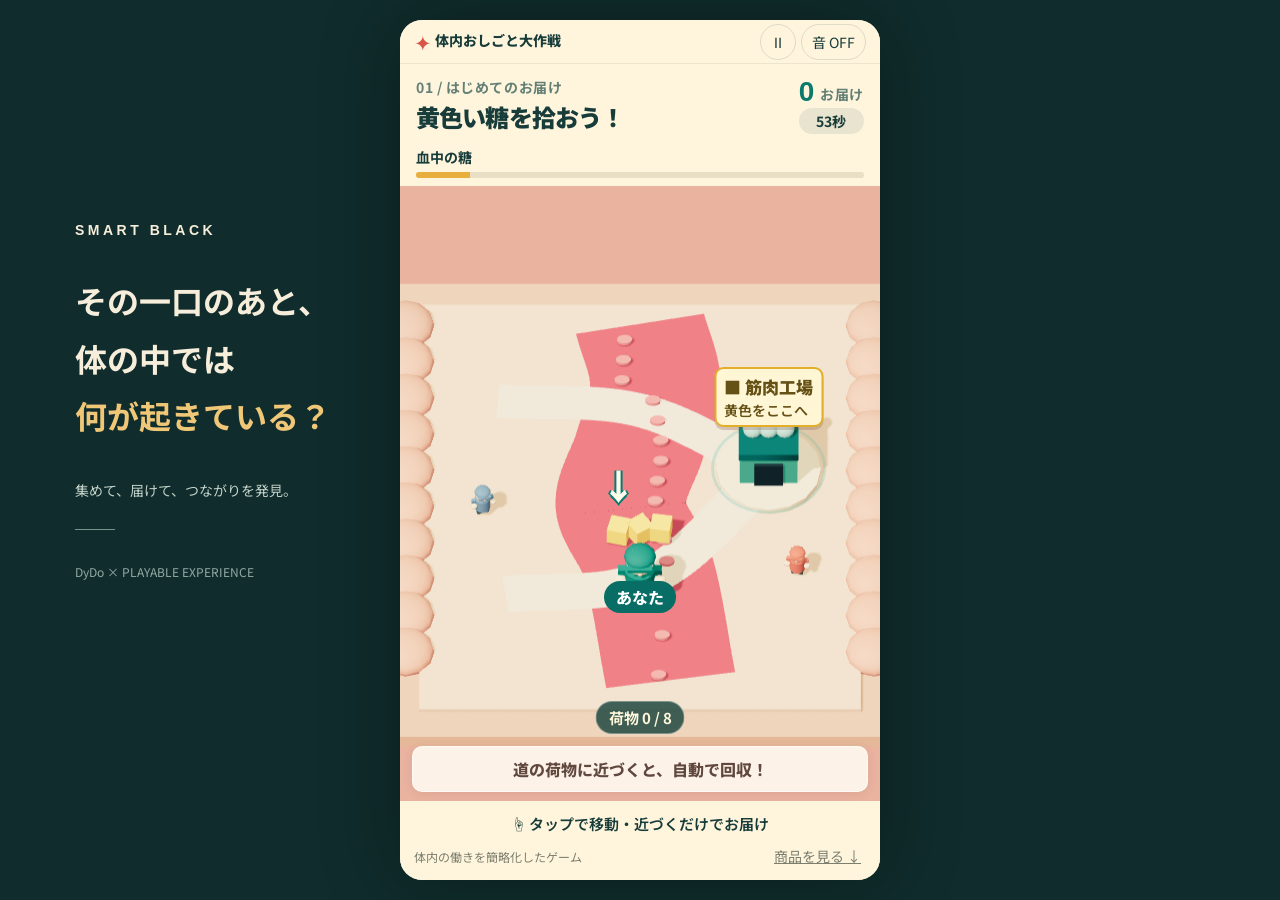
==== index.html @ 622f039a "Improve guided gameplay, readable feature cards, uncropped media, timing and Pages publishing" ====
<!doctype html>
<html lang="ja"><head><meta charset="utf-8"><meta name="viewport" content="width=device-width,initial-scale=1,viewport-fit=cover"><meta name="theme-color" content="#183b3a"><meta name="description" content="体の中の小さな街で、糖・脂肪・コレステロールのおしごとを体験。スマートブラックの体験型LP。"><title>体内おしごと大作戦｜SMART BLACK</title><link rel="icon" type="image/svg+xml" href="data:image/svg+xml,%3Csvg xmlns='http://www.w3.org/2000/svg' viewBox='0 0 32 32'%3E%3Crect width='32' height='32' rx='9' fill='%23183b3a'/%3E%3Cpath d='M17 5 8 18h7l-1 9 10-15h-8z' fill='%23ffcf73'/%3E%3C/svg%3E"><link rel="stylesheet" href="style.css"><script type="module" src="game.js"></script><script src="product.js" defer></script></head>
<body>
<aside class="desktop-note"><span class="small-brand">SMART BLACK</span><p>その一口のあと、<br>体の中では<br><em>何が起きている？</em></p><span>集めて、届けて、つながりを発見。</span><div class="note-line"></div><small>DyDo × PLAYABLE EXPERIENCE</small></aside>
<main class="phone">
<section id="game" class="game-v2" aria-label="体内おしごと大作戦 3Dゲーム">
<header class="game-header"><a href="#game" id="home"><span class="brand-icon">✦</span> 体内おしごと大作戦</a><div><button id="pause" class="icon-btn" aria-label="一時停止">Ⅱ</button><button id="sound" class="icon-btn" aria-pressed="false">音 OFF</button></div></header>
<div class="game-hud"><div><span id="wave-label">01 / 食後のラッシュ</span><h1 id="mission-title">集めて、届けて、<br>街をまわそう。</h1></div><div class="hud-score"><b id="score">0</b><span>お届け</span><small id="timer">60秒</small></div></div>
<div class="city-meters" aria-label="体内の状況のイメージ"><div><span>血中の糖</span><i><b id="sugar-meter"></b></i></div><div><span>脂肪の蓄積</span><i><b id="fat-meter"></b></i></div><div><span>LDLの滞留</span><i><b id="chol-meter"></b></i></div></div>
<div id="playfield" class="world"><canvas id="world-canvas" tabindex="0" aria-label="指をスライドして配送係を動かす。PCでは矢印キーでも操作できます。"></canvas><div id="world-labels"><span id="player-label" class="player-label">あなた</span><span id="label-muscle" class="world-label teal">■ 筋肉工場<small>黄色をここへ</small></span><span id="label-fat" class="world-label gold">脂肪の貯蔵庫<small id="storage-count">蓄積 0</small></span><span id="label-liver" class="world-label violet">◆ 肝臓<small>紫をここへ</small></span></div><div id="combo" class="combo" hidden>3 COMBO!</div><div id="world-message" class="world-message">黄色い糖を集めて、右の筋肉工場へ！</div><div id="carry" class="carry">荷物 0 / 8</div><div id="joystick" hidden><i></i></div><div id="target-mark" class="target-mark" hidden>↓</div>
<div id="intro" class="intro-overlay"><div class="intro-content"><span class="intro-label">走って、集めて、まとめてお届け！</span><h2>体内おしごと<br><em>大作戦</em><span>!</span></h2><p>黄色い糖を拾って、工場へ！<br>行きたい場所をタップしよう。</p><button id="start" class="primary">街へ出発！ <span>→</span></button><small id="auto-label">読み込み中…</small></div></div>
<div id="discovery" class="discovery" hidden><span id="discovery-kicker">街で起きた変化</span><h2 id="discovery-title"></h2><p id="discovery-copy"></p><button id="discovery-next">なるほど、続けよう →</button></div>
<div id="result" class="result-overlay" hidden><span class="eyebrow">TODAY'S DELIVERY</span><h2>街のおしごと、<br>おつかれさま！</h2><div id="result-stars" class="result-stars">★★★</div><p><strong id="result-count">0</strong> お届け <span id="result-combo"></span></p><div id="result-summary" class="relation-summary"><b>体の中の、３つのつながり</b><span>余ったエネルギー → 脂肪として蓄積</span><span>脂肪の増えすぎ → 糖を取り込みにくく</span><span>取り込みにくさ → 脂質バランスにも影響</span></div><button id="to-product" class="primary">３つが気になる、あなたへ →</button><button id="play-again" class="text-btn">↺ もう一度遊ぶ</button></div>
<div id="load-error" hidden><p>3D画面を読み込めませんでした。</p><button id="reload-game">再読み込み</button><button id="fallback-product">商品を見る</button></div></div>
<div class="game-controls"><div class="skill-buttons"><button id="magnet"><b>✦ まとめて回収</b><small id="magnet-note">近くの荷物を一気に！</small></button><button id="helper"><b>＋ 応援を呼ぶ</b><small id="helper-note">お届け 5個で解放</small></button></div><p id="instruction">☝ タップで移動・近づくだけでお届け</p><div class="game-meta"><span>体内の働きを簡略化したゲーム</span><button id="skip">商品を見る ↓</button></div></div>
</section>
<section id="features" class="product-screen feature-screen" hidden aria-labelledby="feature-title"><header class="screen-header"><span>SMART BLACK</span><button class="note-open">商品情報・注記</button></header><div class="feature-body"><div class="feature-progress" aria-label="商品説明の進捗"><span id="feature-step">1 / 3</span><span>毎日の一杯で、３つの対策</span></div><div class="feature-visual"><video id="coffee-video" playsinline muted loop preload="metadata" poster="assets/product.webp" src="assets/coffee.mp4"></video><button id="video-toggle" aria-label="動画を再生">▶ 再生</button></div><span id="feature-audience" class="eyebrow"></span><h2 id="feature-title"></h2><p id="feature-copy" class="feature-copy"></p><button id="feature-evidence" class="text-btn">研究報告・試験条件を見る ＋</button><p class="feature-note">機能性関与成分HMPAの研究報告に基づきます。継続摂取を前提とし、ゲームの変化を再現するものではありません。</p></div><div class="screen-actions"><button id="open-cta" class="primary">次の特徴へ →</button><div class="feature-nav"><button id="feature-prev" class="text-btn">← 前へ</button><button id="feature-replay" class="text-btn">もう一度遊ぶ</button></div></div></section>
<section id="cta" class="product-screen cta-screen" hidden aria-labelledby="cta-title"><header class="screen-header"><span>SMART BLACK</span><button id="back-features">商品について</button></header><div class="cta-body"><span class="eyebrow">はじめての方限定・お一人様１箱限り</span><h2 id="cta-title">いつもの一杯を、<br>スマートブラックに。</h2><img class="cta-product" src="assets/product.webp" alt="スマートブラックの商品箱とスティック、コーヒー"><div class="offer-price"><span class="offer-badge">定期初回<br><b>半額</b></span><div><small>通常価格 <s>6,480円</s>（税込）</small><p><strong>3,240</strong><span>円<small>（税込）</small></span></p></div></div><p class="daily-use">1日1本。お湯でも水でも、おいしく。</p><p class="gift">約30日分 ＋ <strong>3本プレゼント</strong></p><div class="offer-perks"><span>送料無料</span><span>購入回数の縛りなし</span></div><p class="plan-note">定期２回目以降は5,832円（税込）。<br>お届け・休止・解約の詳細は申込ページをご確認ください。</p></div><div class="screen-actions"><a class="primary purchase" href="https://drinco.jp/shop/lp/sb_up1_form_index02_bs2_tk.aspx?sb_tracking=true">初回プランでお試しする <span>↗</span></a><div class="cta-foot"><button class="note-open">商品情報・注記</button><button id="cta-replay">もう一度遊ぶ</button></div><p class="nutrition">食生活は、主食、主菜、副菜を基本に、食事のバランスを。</p></div></section>
<dialog id="info-dialog"><button class="dialog-close" aria-label="閉じる">×</button><span class="eyebrow">SMART BLACK</span><h2 id="dialog-title">商品情報</h2><div id="dialog-content"></div></dialog>
</main>
<div id="toast" class="toast" role="status" aria-live="polite"></div>
</body></html>
---- style.css ----
@import url('https://fonts.googleapis.com/css2?family=Noto+Sans+JP:wght@400;500;600;700;800;900&display=swap');
:root{--ink:#173c39;--teal:#08786f;--gold:#f3ba56;--cream:#fff9ec;--coral:#d85548;font-family:'Noto Sans JP',sans-serif;color:var(--ink);background:#102c2c;font-synthesis:none}*{box-sizing:border-box}body{margin:0}button,input{font:inherit}button,a{-webkit-tap-highlight-color:transparent;touch-action:manipulation}button{cursor:pointer;color:inherit}button:disabled{cursor:default;opacity:.55}a{color:inherit}[hidden]{display:none!important}button:focus-visible,a:focus-visible,canvas:focus-visible{outline:3px solid #f9bf55;outline-offset:2px}.phone{width:100%;max-width:480px;margin:auto;background:var(--cream);box-shadow:0 0 80px #0005;overflow:hidden}.desktop-note{position:fixed;width:270px;left:calc(50% - 565px);top:24%;color:#f6edda}.small-brand{font:700 14px Arial;letter-spacing:.25em}.desktop-note p{font-size:32px;line-height:1.8;font-weight:700}.desktop-note em{font-style:normal;color:#efc776}.desktop-note>span:not(.small-brand){font-size:14px;color:#c3d2c9}.note-line{width:40px;height:1px;background:#73938c;margin:28px 0}.desktop-note small{font-size:12px;color:#91aaa3}.game-v2{height:100svh;min-height:650px;max-height:1000px;display:flex;flex-direction:column;background:#fff5dd}.game-header{height:48px;display:flex;justify-content:space-between;align-items:center;padding:0 16px;flex-shrink:0;border-bottom:1px solid #233e3416}.game-header a{font-size:14px;font-weight:800;text-decoration:none}.brand-icon{color:var(--coral);font-size:21px;vertical-align:middle}.icon-btn{font-size:12px;border:1px solid #183b3924;background:transparent;border-radius:20px;padding:6px 10px;margin-left:5px;min-width:35px}.game-hud{display:flex;justify-content:space-between;align-items:center;padding:12px 20px 8px;flex-shrink:0}.game-hud>div>span{font-size:12px;letter-spacing:.04em;color:#648076;font-weight:700}.game-hud h1{font-size:25px;line-height:1.35;margin:4px 0 0;font-weight:900;letter-spacing:-.035em}.hud-score{display:grid;grid-template-columns:auto auto;gap:0 6px;align-items:end;text-align:center}.hud-score b{font:bold 31px Arial;color:#097a6b}.hud-score>span{font-size:12px!important;padding-bottom:4px}.hud-score small{grid-column:1/3;font-size:13px;font-weight:700;border-radius:20px;padding:3px 8px;background:#e9e4cf}.city-meters{display:flex;gap:10px;padding:7px 20px 12px;flex-shrink:0}.city-meters>div{flex:1}.city-meters span{font-size:12px;font-weight:700}.city-meters i{display:block;margin-top:4px;border-radius:4px;background:#e8dfc5;height:6px;overflow:hidden}.city-meters b{display:block;height:100%;width:0;transition:width .3s;background:#e8af3c}.city-meters>div:nth-child(2) b{background:#e8794c}.city-meters>div:nth-child(3) b{background:#9a80c0}.world{position:relative;flex:1;min-height:330px;isolation:isolate;background:#e9b3a0;overflow:hidden;touch-action:none}#world-canvas{width:100%;height:100%;display:block;touch-action:none;outline:none}#world-labels{position:absolute;inset:0;pointer-events:none}.world-label{position:absolute;transform:translate(-50%,-100%);font-size:14px;white-space:nowrap;border-radius:9px;padding:6px 10px;background:#fffbeeea;box-shadow:0 3px 0 #88594c44;font-weight:900;border:2px solid #408876;color:#236459}.world-label small{display:block;font-size:11px;font-weight:600;margin-top:1px}.world-label.gold{color:#825321;border-color:#c89d4c}.world-label.violet{color:#695985;border-color:#9e8cbc}.world-message{position:absolute;left:12px;right:12px;bottom:12px;padding:10px 8px;background:#fff9eee8;border:1px solid #fff9;border-radius:10px;color:#60483f;text-align:center;font-size:13px;font-weight:800;pointer-events:none;box-shadow:0 2px 10px #6a40381c}.carry{position:absolute;bottom:62px;left:50%;transform:translateX(-50%);background:#264c44df;color:#fff8da;border:1px solid #fff5;padding:5px 12px;border-radius:20px;white-space:nowrap;font-size:12px;font-weight:700;pointer-events:none}.carry.full{background:#b85b34}.target-mark{position:absolute;transform:translate(-50%,-100%);color:#fffbea;font-size:35px;text-shadow:0 3px 0 #077b6e,2px 0 0 #077b6e,-2px 0 0 #077b6e;font-weight:900;pointer-events:none;animation:bob .8s infinite alternate}#joystick{position:absolute;width:90px;height:90px;border:2px solid #fff9;border-radius:50%;background:#fff3;transform:translate(-50%,-50%);pointer-events:none;z-index:8}#joystick i{position:absolute;left:25px;top:25px;width:36px;height:36px;border-radius:50%;background:#fff9;border:2px solid white;box-shadow:0 3px 5px #49342d44}.combo{position:absolute;top:35%;left:50%;transform:translate(-50%,-50%) rotate(-6deg);font:900 31px Arial;color:#fff0a0;text-shadow:0 3px #845225,-2px 0 #845225,2px 0 #845225;white-space:nowrap;pointer-events:none}.combo.show{animation:combo .6s}.game-controls{padding:11px 15px 7px;flex-shrink:0}.skill-buttons{display:flex;gap:10px}.skill-buttons button{flex:1;background:#087d70;color:#fff6dc;border:1px solid #036457;border-radius:11px;padding:9px 4px;box-shadow:0 3px 0 #03554c;min-height:52px}.skill-buttons button:last-child{background:#edb964;color:#694713;border-color:#ca9544;box-shadow:0 3px 0 #b98432}.skill-buttons b{display:block;font-size:14px}.skill-buttons small{display:block;font-size:11px;margin-top:3px}.game-controls>p{font-size:12px;text-align:center;margin:11px 0 7px;font-weight:600;line-height:1.6}.game-meta{display:flex;justify-content:space-between;align-items:center;gap:8px;color:#7c7e6e}.game-meta>span{font-size:10px}.game-meta button{border:0;background:none;font-size:12px;text-decoration:underline;white-space:nowrap;padding:5px}.intro-overlay{position:absolute;inset:0;z-index:25;display:flex;align-items:safe center;justify-content:center;padding:18px;background:#482c2422;backdrop-filter:blur(2px);overflow-y:auto}.intro-content{width:100%;text-align:center;background:#fff9e8f2;border:1px solid #fffb;box-shadow:0 16px 60px #552b3245;border-radius:22px;padding:20px 18px 15px}.intro-label{font-size:12px;letter-spacing:.03em;background:#efe5cd;padding:6px 10px;border-radius:20px;font-weight:700}.intro-content h2{font-size:30px;line-height:1.35;font-weight:900;margin:16px 0 10px;letter-spacing:-.04em}.intro-content h2 em{font-style:normal;font-size:49px;color:var(--coral);text-shadow:0 3px 0 #edb777;letter-spacing:.02em}.intro-content h2>span{font-size:52px;color:var(--coral)}.intro-content p{font-size:15px;line-height:1.7;font-weight:600;margin:0 0 16px}.primary{border:0;border-radius:12px;background:var(--teal);color:#fffef0;box-shadow:0 4px 0 #04594f;display:flex;justify-content:center;align-items:center;gap:10px;width:100%;min-height:52px;padding:13px;font-size:15px;font-weight:800;text-decoration:none}.primary:active{transform:translateY(2px);box-shadow:0 1px 0 #04594f}.primary>span{margin-left:auto}.intro-content>small{display:block;margin-top:12px;font-size:12px;color:#767267}.discovery{position:absolute;left:14px;right:14px;top:50%;transform:translateY(-50%);background:#fff9e8f5;border:2px solid #fff;border-radius:18px;padding:21px;box-shadow:0 10px 80px #502e4b88;z-index:22}.discovery>span{font-size:12px;color:#a16c25;font-weight:800}.discovery h2{font-size:23px;line-height:1.5;letter-spacing:-.03em;margin:11px 0}.discovery p{font-size:14px;line-height:1.9;margin:0 0 16px}.discovery button{width:100%;background:#117e70;border:0;color:#fffce9;padding:13px;border-radius:10px;font-size:14px;font-weight:700}.result-overlay{position:absolute;inset:0;z-index:30;padding:20px;background:#173d39f5;color:var(--cream);display:flex;flex-direction:column;align-items:center;justify-content:center;text-align:center;overflow-y:auto}.eyebrow{font-size:12px;font-weight:800;letter-spacing:.06em;color:var(--teal);display:block}.result-overlay .eyebrow{color:#e9c477}.result-overlay h2{font-size:26px;line-height:1.45;margin:8px 0}.result-stars{color:#f2c76a;font-size:28px;letter-spacing:8px}.result-overlay>p{margin:4px 0 12px;font-size:14px}.result-overlay p strong{font-size:29px}.result-overlay p>span{font-size:12px;margin-left:8px}.relation-summary{background:#ffffff12;border:1px solid #ffffff18;border-radius:12px;padding:12px;width:100%;margin-bottom:15px;text-align:left}.relation-summary b{font-size:13px;display:block;color:#e6c984;margin-bottom:6px}.relation-summary span{display:block;font-size:12px;line-height:1.9}.result-overlay .primary{background:#e5bd71;color:#254033;box-shadow:0 3px 0 #aa8448}.text-btn{border:0;background:none;font-size:13px;padding:10px;color:inherit}.result-overlay .text-btn{color:#eee8d4}.product-screen{min-height:100svh;display:flex;flex-direction:column;background:#fff9ee}.screen-header{height:50px;display:flex;align-items:center;justify-content:space-between;padding:0 21px;border-bottom:1px solid #163b3214;flex-shrink:0}.screen-header>span{font:700 13px Arial;letter-spacing:.16em}.screen-header button,.cta-foot button{border:0;background:none;font-size:12px;text-decoration:underline;padding:6px;color:#617364}.feature-body{padding:20px 24px 8px;flex:1}.feature-body h2{font-size:31px;line-height:1.4;margin:10px 0 16px;font-weight:900;letter-spacing:-.03em}.feature-body h2 em{font-style:normal;color:#9d762f}.feature-visual{position:relative;border-radius:14px;overflow:hidden;background:#392718}.feature-visual video{width:100%;height:160px;display:block;object-fit:cover}.feature-visual button{position:absolute;bottom:8px;right:8px;background:#fffcebdd;border:0;border-radius:20px;font-size:12px;padding:6px 10px}.feature-list{margin:13px 0}.feature-row{display:flex;align-items:center;text-align:left;gap:10px;padding:10px 0;width:100%;background:none;border:0;border-bottom:1px solid #dfdfd2}.feature-row>b{font:bold 16px Arial;color:#a6864d}.feature-row>span{flex:1}.feature-row strong{font-size:15px;display:block}.feature-row small{font-size:12px;color:#6e7769}.feature-row i{font-style:normal;color:#9e804e;font-size:22px}.easy-points{display:flex;flex-wrap:wrap;justify-content:center;gap:5px}.easy-points span{font-size:11px;font-weight:700;padding:5px 7px;background:#e7ebdd;border-radius:5px}.feature-note{font-size:11px;line-height:1.65;color:#7a7b6b;margin:12px 0 0}.screen-actions{padding:12px 24px 14px;text-align:center;flex-shrink:0}.screen-actions .text-btn{margin-top:6px}.cta-screen{background:radial-gradient(ellipse at 50% 22%,#fffef5,#f1e3c4)}.cta-body{padding:22px 24px 0;flex:1;text-align:center}.cta-body h2{font-size:28px;line-height:1.5;letter-spacing:-.03em;margin:12px 0 14px}.cta-product{width:100%;height:190px;object-fit:cover;border-radius:16px;display:block;box-shadow:0 7px 28px #6a492721}.offer-price{display:flex;justify-content:center;gap:14px;align-items:center;margin:20px 0 6px;text-align:left}.offer-badge{display:block;background:#b6452d;color:#fff1c3;border-radius:9px;padding:9px 11px;line-height:1.2;font-size:13px;text-align:center}.offer-badge b{font-size:24px;line-height:1.4}.offer-price>div>small{font-size:12px;color:#806e51}.offer-price p{display:flex;align-items:center;gap:4px;color:#ae3d2d;margin:0}.offer-price p>strong{font:700 57px Arial;letter-spacing:-.04em}.offer-price p>span{font-size:20px;font-weight:800}.offer-price p>span small{display:block;font-size:10px}.gift{font-size:16px;margin:7px 0 11px}.gift strong{color:#aa3e2c}.offer-perks{display:flex;justify-content:center;gap:9px}.offer-perks span{background:#fff8e9;border:1px solid #cbb683;padding:6px 9px;font-size:12px;font-weight:700;border-radius:6px}.plan-note{font-size:11px;line-height:1.8;color:#756b56;margin:12px 0 0}.purchase{background:#b74a2e;box-shadow:0 4px 0 #81351f}.cta-foot{display:flex;justify-content:center;gap:12px;margin-top:9px}.nutrition{font-size:10px;line-height:1.7;color:#887b61;margin:4px 0 0}dialog{max-width:440px;width:calc(100% - 30px);max-height:85svh;border:0;border-radius:19px;background:#fffaf0;color:var(--ink);padding:28px 23px;box-shadow:0 20px 80px #0004}dialog::backdrop{background:#173b39b8;backdrop-filter:blur(4px)}.dialog-close{position:absolute;right:10px;top:8px;font-size:26px;background:none;border:0;padding:5px 10px}dialog h2{font-size:23px;line-height:1.6}dialog h3{font-size:16px}dialog p{font-size:14px;line-height:1.9}dialog img{width:100%}#load-error{position:absolute;inset:0;z-index:50;background:#fff5df;display:grid;place-content:center;gap:15px;padding:25px;text-align:center}#load-error button{padding:14px;border:0;background:#08776b;color:white;border-radius:10px}.toast{display:none}
@keyframes combo{0%{scale:.6}40%{scale:1.2}100%{scale:1}}@keyframes bob{to{margin-top:-8px}}@media(min-width:700px){.phone{margin:20px auto;border-radius:22px}.game-v2,.product-screen{height:calc(100svh - 40px);min-height:820px;max-height:980px}.feature-body{padding-top:30px}.feature-visual video{height:190px}.cta-body{padding-top:30px}.cta-product{height:230px}}@media(max-width:1090px){.desktop-note{display:none}}@media(max-width:370px){.game-header{padding:0 12px}.game-header a{font-size:12px}.game-hud{padding:10px 16px 7px}.game-hud h1{font-size:23px}.game-controls{padding:9px 11px 6px}.skill-buttons b{font-size:13px}.city-meters{padding:5px 16px 10px}.intro-content h2{font-size:27px}.intro-content h2 em{font-size:43px}.world-label{font-size:12px;padding:4px 7px}.world-label small{font-size:10px}.feature-body,.cta-body{padding-left:19px;padding-right:19px}.feature-row strong{font-size:14px}.offer-price p>strong{font-size:51px}.result-overlay{padding:15px}.result-overlay h2{font-size:23px}.relation-summary span{font-size:11px}.relation-summary{padding:9px}}@media(max-height:740px) and (max-width:699px){.game-v2{min-height:650px}.game-hud h1{font-size:22px}.game-hud{padding-top:9px}.world{min-height:330px}.feature-body{padding-top:14px}.feature-body h2{font-size:27px;margin:7px 0 11px}.feature-visual video{height:130px}.feature-row{padding:7px 0}.feature-note{margin-top:8px}.screen-actions{padding-top:8px;padding-bottom:10px}.cta-body{padding-top:15px}.cta-body h2{font-size:25px;margin:9px 0 11px}.cta-product{height:155px}.offer-price{margin-top:13px}.plan-note{margin-top:8px}.intro-content h2 em{font-size:40px}.intro-content h2>span{font-size:42px}.intro-content{padding:16px}.intro-content p{font-size:14px}.discovery{padding:16px}.discovery h2{font-size:21px}.result-overlay h2{font-size:23px}.result-stars{font-size:22px}.relation-summary{padding:8px;margin-bottom:10px}.relation-summary span{font-size:11px}.result-overlay{justify-content:flex-start;padding-top:15px}.result-overlay .primary{min-height:46px;padding:10px}}
@media(prefers-reduced-motion:reduce){*{animation-duration:.01ms!important;transition-duration:.01ms!important}}
/* Readable, progressive layout. Keep one immediate task in focus. */
.game-v2{height:100svh;min-height:600px;max-height:none}.game-header{height:44px;padding:0 14px}.game-header a{font-size:14px}.icon-btn{font-size:14px;min-height:36px}.game-hud{padding:10px 16px 6px;min-height:70px}.game-hud h1{font-size:24px;line-height:1.3;margin:3px 0}.game-hud>div>span{font-size:14px}.hud-score b{font-size:28px}.hud-score>span{font-size:14px!important}.hud-score small{font-size:14px}.city-meters{padding:3px 16px 8px;gap:12px}.city-meters span{font-size:14px}.world{min-height:290px}.world-label{font-size:17px;padding:5px 8px;border-radius:9px}.world-label small{font-size:14px}.world-label.teal{border-color:#e3af2a;color:#655015;background:#fff6d5}.world-label.violet{background:#f0eaff}.player-label{position:absolute;transform:translate(-50%,-100%);border-radius:18px;padding:4px 12px;background:#086d65;color:white;font-size:16px;font-weight:800;white-space:nowrap}.world-message{font-size:16px;bottom:9px;padding:10px;line-height:1.5}.carry{font-size:15px;bottom:67px}.game-controls{padding:8px 14px 6px}.skill-buttons:has(button:not([hidden])){margin-bottom:8px}.skill-buttons{gap:8px}.skill-buttons button{min-height:44px;padding:7px 4px}.skill-buttons b{font-size:16px}.skill-buttons small{font-size:14px}.game-controls>p{font-size:15px;margin:4px 0 3px;line-height:1.5}.game-meta>span{font-size:12px}.game-meta button{font-size:14px;min-height:36px}.intro-content p{font-size:18px;line-height:1.7}.intro-label,.intro-content>small{font-size:14px}.primary{font-size:18px;min-height:54px}.intro-content h2{font-size:27px}.intro-content h2 em{font-size:43px}.discovery{top:10px;transform:none;left:12px;right:12px;padding:12px 15px;pointer-events:none;box-shadow:0 6px 20px #502e4b40;border-left:5px solid #c8903d}.discovery>span{font-size:14px}.discovery h2{font-size:20px;margin:4px 0}.discovery p{font-size:15px;line-height:1.55;margin:0}.discovery button{display:none}.result-overlay{justify-content:center;padding:20px}.result-overlay h2{font-size:28px}.result-overlay>p,.relation-summary span{font-size:16px}.relation-summary b{font-size:17px}.relation-summary{padding:15px}.text-btn{font-size:15px;min-height:44px}.result-overlay p>span{font-size:14px}.eyebrow{font-size:14px;letter-spacing:.02em}.product-screen{height:auto;min-height:100svh;max-height:none}.screen-header button,.cta-foot button{font-size:14px;min-height:44px}.feature-body{padding:20px 22px 8px}.feature-progress{display:flex;align-items:center;gap:14px;font-size:14px;font-weight:700;margin-bottom:18px}.feature-progress>span:first-child{border-radius:20px;background:#e4ebdd;padding:7px 12px;white-space:nowrap}.feature-visual{margin-bottom:22px}.feature-visual video{width:100%;height:auto;aspect-ratio:16/9;object-fit:contain;background:#34271e}.feature-visual button{font-size:14px;min-height:36px}.feature-body h2{white-space:pre-line;font-size:29px;margin:10px 0 14px;line-height:1.45}.feature-copy{font-size:18px;line-height:1.8;margin:0 0 9px}.feature-body>.text-btn{padding-left:0;color:#43645a;text-decoration:underline}.feature-note{font-size:14px;line-height:1.75;margin:12px 0}.feature-nav{display:flex;justify-content:space-between;gap:10px;margin-top:8px}.screen-actions{padding:16px 22px 20px}.cta-body{padding:22px 22px 0}.cta-body h2{font-size:28px;margin:12px 0 18px}.cta-product{height:auto;width:100%;aspect-ratio:100/63;object-fit:contain}.offer-price{margin-top:18px;gap:12px}.offer-price>div>small{font-size:14px}.offer-price p>strong{font-size:54px}.offer-price p>span small{font-size:12px}.offer-badge{font-size:14px}.gift{font-size:18px}.daily-use{font-size:16px;margin:14px 0}.offer-perks span{font-size:14px}.plan-note,.nutrition{font-size:14px;line-height:1.8}.nutrition{margin-top:12px}dialog p{font-size:17px}dialog{padding:26px 20px}dialog img{height:auto;object-fit:contain}
@media(min-width:700px){.game-v2{height:calc(100svh - 40px);min-height:640px;max-height:1000px}.product-screen{min-height:calc(100svh - 40px);height:auto;max-height:none}.phone{margin:20px auto}.feature-body{padding-top:24px}}
@media(max-width:370px){.game-hud h1{font-size:21px}.world-label{font-size:15px;padding:4px 6px}.world-label small{font-size:13px}.game-meta>span{max-width:185px}.game-hud>div>span{font-size:13px}.game-controls>p{font-size:14px}.feature-body h2{font-size:26px}.feature-body,.cta-body{padding-left:18px;padding-right:18px}.offer-price p>strong{font-size:48px}.offer-price>div>small{font-size:13px}.intro-content p{font-size:16px}}
@media(max-height:700px){.skill-buttons small{display:none}.game-controls>p{margin:2px 0}.game-meta>span{display:none}.game-meta{justify-content:flex-end}.world{min-height:265px}.intro-content h2{margin:8px 0}.intro-content p{margin-bottom:12px}.intro-content{padding:14px}.discovery h2{font-size:18px}.discovery p{font-size:14px}}

.product-screen{height:100svh;min-height:0;max-height:none;overflow:hidden}.feature-body,.cta-body{overflow-y:auto;min-height:0;flex:1}.screen-actions{background:#fff9ee;border-top:1px solid #173c3918;padding:12px 22px 10px}.feature-progress{margin-bottom:12px}.feature-visual{margin-bottom:16px}.feature-body h2{margin:8px 0 10px}.feature-copy{line-height:1.65}.feature-note{margin:8px 0}.feature-nav{margin-top:2px}.cta-screen .screen-actions{background:#f6ebd4}.cta-foot{margin-top:5px}.nutrition{font-size:12px;margin:5px 0}.screen-actions .text-btn{margin-top:0}.feature-body>.text-btn{font-size:14px}.feature-note{font-size:14px;line-height:1.6}@media(min-width:700px){.product-screen{height:calc(100svh - 40px);min-height:600px}}
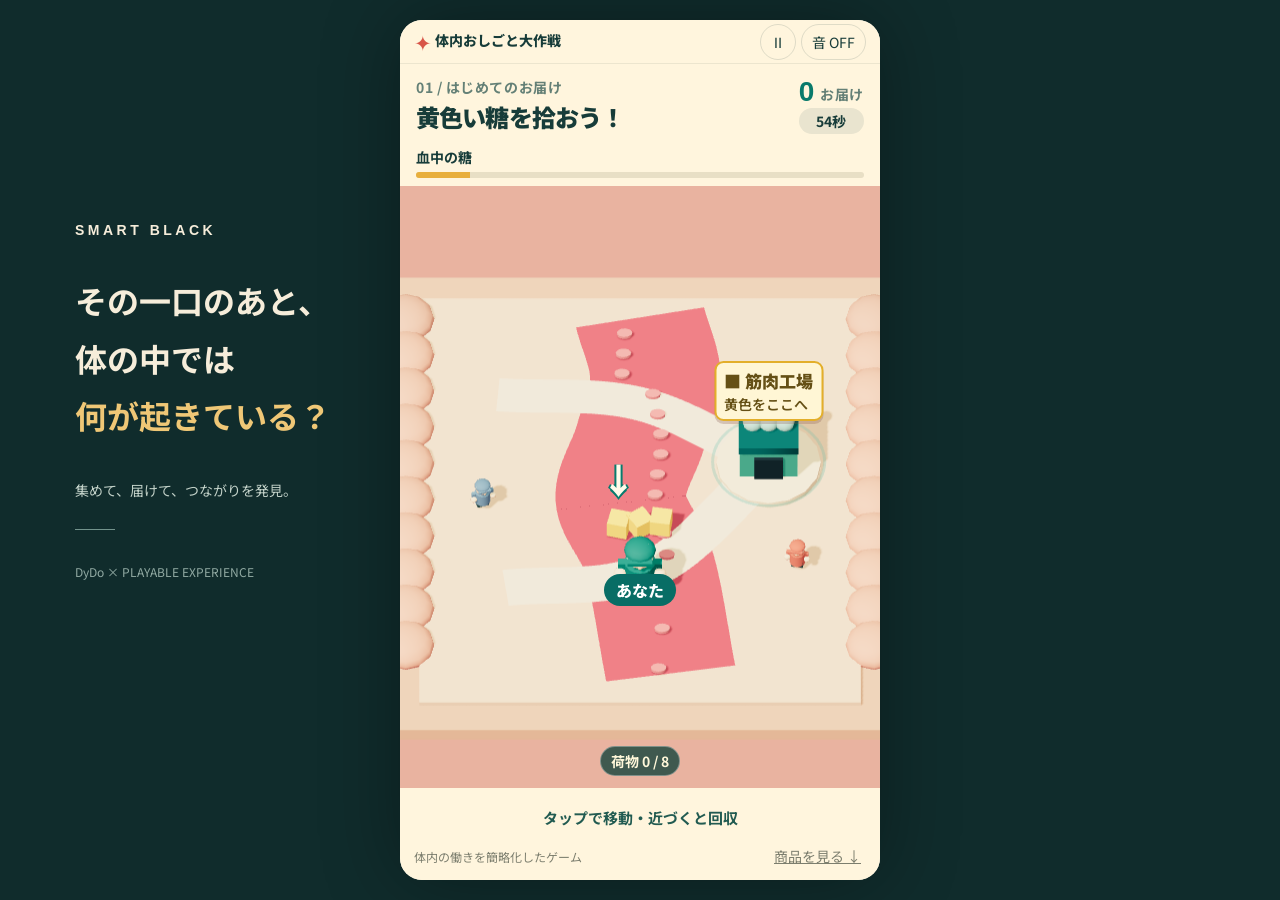
==== commit d6d112f4: "Move explanations off the playfield and offer an optional post-game recap" ====
--- a/index.html
+++ b/index.html
@@ -7,12 +7,12 @@
 <header class="game-header"><a href="#game" id="home"><span class="brand-icon">✦</span> 体内おしごと大作戦</a><div><button id="pause" class="icon-btn" aria-label="一時停止">Ⅱ</button><button id="sound" class="icon-btn" aria-pressed="false">音 OFF</button></div></header>
 <div class="game-hud"><div><span id="wave-label">01 / 食後のラッシュ</span><h1 id="mission-title">集めて、届けて、<br>街をまわそう。</h1></div><div class="hud-score"><b id="score">0</b><span>お届け</span><small id="timer">60秒</small></div></div>
 <div class="city-meters" aria-label="体内の状況のイメージ"><div><span>血中の糖</span><i><b id="sugar-meter"></b></i></div><div><span>脂肪の蓄積</span><i><b id="fat-meter"></b></i></div><div><span>LDLの滞留</span><i><b id="chol-meter"></b></i></div></div>
-<div id="playfield" class="world"><canvas id="world-canvas" tabindex="0" aria-label="指をスライドして配送係を動かす。PCでは矢印キーでも操作できます。"></canvas><div id="world-labels"><span id="player-label" class="player-label">あなた</span><span id="label-muscle" class="world-label teal">■ 筋肉工場<small>黄色をここへ</small></span><span id="label-fat" class="world-label gold">脂肪の貯蔵庫<small id="storage-count">蓄積 0</small></span><span id="label-liver" class="world-label violet">◆ 肝臓<small>紫をここへ</small></span></div><div id="combo" class="combo" hidden>3 COMBO!</div><div id="world-message" class="world-message">黄色い糖を集めて、右の筋肉工場へ！</div><div id="carry" class="carry">荷物 0 / 8</div><div id="joystick" hidden><i></i></div><div id="target-mark" class="target-mark" hidden>↓</div>
+<div id="playfield" class="world"><canvas id="world-canvas" tabindex="0" aria-label="指をスライドして配送係を動かす。PCでは矢印キーでも操作できます。"></canvas><div id="world-labels"><span id="player-label" class="player-label">あなた</span><span id="label-muscle" class="world-label teal">■ 筋肉工場<small>黄色をここへ</small></span><span id="label-fat" class="world-label gold">脂肪の貯蔵庫<small id="storage-count">蓄積 0</small></span><span id="label-liver" class="world-label violet">◆ 肝臓<small>紫をここへ</small></span></div><div id="combo" class="combo" hidden>3 COMBO!</div><div id="carry" class="carry">荷物 0 / 8</div><div id="joystick" hidden><i></i></div><div id="target-mark" class="target-mark" hidden>↓</div>
 <div id="intro" class="intro-overlay"><div class="intro-content"><span class="intro-label">走って、集めて、まとめてお届け！</span><h2>体内おしごと<br><em>大作戦</em><span>!</span></h2><p>黄色い糖を拾って、工場へ！<br>行きたい場所をタップしよう。</p><button id="start" class="primary">街へ出発！ <span>→</span></button><small id="auto-label">読み込み中…</small></div></div>
-<div id="discovery" class="discovery" hidden><span id="discovery-kicker">街で起きた変化</span><h2 id="discovery-title"></h2><p id="discovery-copy"></p><button id="discovery-next">なるほど、続けよう →</button></div>
-<div id="result" class="result-overlay" hidden><span class="eyebrow">TODAY'S DELIVERY</span><h2>街のおしごと、<br>おつかれさま！</h2><div id="result-stars" class="result-stars">★★★</div><p><strong id="result-count">0</strong> お届け <span id="result-combo"></span></p><div id="result-summary" class="relation-summary"><b>体の中の、３つのつながり</b><span>余ったエネルギー → 脂肪として蓄積</span><span>脂肪の増えすぎ → 糖を取り込みにくく</span><span>取り込みにくさ → 脂質バランスにも影響</span></div><button id="to-product" class="primary">３つが気になる、あなたへ →</button><button id="play-again" class="text-btn">↺ もう一度遊ぶ</button></div>
+
+<div id="result" class="result-overlay" hidden><span class="eyebrow">TODAY'S DELIVERY</span><h2>街のおしごと、<br>おつかれさま！</h2><div id="result-stars" class="result-stars">★★★</div><p><strong id="result-count">0</strong> お届け <span id="result-combo"></span></p><div id="result-summary" class="relation-summary"><b>体の中の、３つのつながり</b><span>余ったエネルギー → 脂肪として蓄積</span><span>脂肪の増えすぎ → 糖を取り込みにくく</span><span>取り込みにくさ → 脂質バランスにも影響</span></div><button id="result-lesson" class="text-btn">街で起きたことを振り返る ＋</button><button id="to-product" class="primary">３つが気になる、あなたへ →</button><button id="play-again" class="text-btn">↺ もう一度遊ぶ</button></div>
 <div id="load-error" hidden><p>3D画面を読み込めませんでした。</p><button id="reload-game">再読み込み</button><button id="fallback-product">商品を見る</button></div></div>
-<div class="game-controls"><div class="skill-buttons"><button id="magnet"><b>✦ まとめて回収</b><small id="magnet-note">近くの荷物を一気に！</small></button><button id="helper"><b>＋ 応援を呼ぶ</b><small id="helper-note">お届け 5個で解放</small></button></div><p id="instruction">☝ タップで移動・近づくだけでお届け</p><div class="game-meta"><span>体内の働きを簡略化したゲーム</span><button id="skip">商品を見る ↓</button></div></div>
+<div class="game-controls"><div class="skill-buttons"><button id="magnet"><b>✦ まとめて回収</b><small id="magnet-note">近くの荷物を一気に！</small></button><button id="helper"><b>＋ 応援を呼ぶ</b><small id="helper-note">お届け 5個で解放</small></button></div><div id="world-message" class="play-status" role="status" aria-live="polite">タップで移動・近づくだけでお届け</div><div class="game-meta"><span>体内の働きを簡略化したゲーム</span><button id="skip">商品を見る ↓</button></div></div>
 </section>
 <section id="features" class="product-screen feature-screen" hidden aria-labelledby="feature-title"><header class="screen-header"><span>SMART BLACK</span><button class="note-open">商品情報・注記</button></header><div class="feature-body"><div class="feature-progress" aria-label="商品説明の進捗"><span id="feature-step">1 / 3</span><span>毎日の一杯で、３つの対策</span></div><div class="feature-visual"><video id="coffee-video" playsinline muted loop preload="metadata" poster="assets/product.webp" src="assets/coffee.mp4"></video><button id="video-toggle" aria-label="動画を再生">▶ 再生</button></div><span id="feature-audience" class="eyebrow"></span><h2 id="feature-title"></h2><p id="feature-copy" class="feature-copy"></p><button id="feature-evidence" class="text-btn">研究報告・試験条件を見る ＋</button><p class="feature-note">機能性関与成分HMPAの研究報告に基づきます。継続摂取を前提とし、ゲームの変化を再現するものではありません。</p></div><div class="screen-actions"><button id="open-cta" class="primary">次の特徴へ →</button><div class="feature-nav"><button id="feature-prev" class="text-btn">← 前へ</button><button id="feature-replay" class="text-btn">もう一度遊ぶ</button></div></div></section>
 <section id="cta" class="product-screen cta-screen" hidden aria-labelledby="cta-title"><header class="screen-header"><span>SMART BLACK</span><button id="back-features">商品について</button></header><div class="cta-body"><span class="eyebrow">はじめての方限定・お一人様１箱限り</span><h2 id="cta-title">いつもの一杯を、<br>スマートブラックに。</h2><img class="cta-product" src="assets/product.webp" alt="スマートブラックの商品箱とスティック、コーヒー"><div class="offer-price"><span class="offer-badge">定期初回<br><b>半額</b></span><div><small>通常価格 <s>6,480円</s>（税込）</small><p><strong>3,240</strong><span>円<small>（税込）</small></span></p></div></div><p class="daily-use">1日1本。お湯でも水でも、おいしく。</p><p class="gift">約30日分 ＋ <strong>3本プレゼント</strong></p><div class="offer-perks"><span>送料無料</span><span>購入回数の縛りなし</span></div><p class="plan-note">定期２回目以降は5,832円（税込）。<br>お届け・休止・解約の詳細は申込ページをご確認ください。</p></div><div class="screen-actions"><a class="primary purchase" href="https://drinco.jp/shop/lp/sb_up1_form_index02_bs2_tk.aspx?sb_tracking=true">初回プランでお試しする <span>↗</span></a><div class="cta-foot"><button class="note-open">商品情報・注記</button><button id="cta-replay">もう一度遊ぶ</button></div><p class="nutrition">食生活は、主食、主菜、副菜を基本に、食事のバランスを。</p></div></section>
--- a/style.css
+++ b/style.css
@@ -9,3 +9,6 @@
 @media(max-height:700px){.skill-buttons small{display:none}.game-controls>p{margin:2px 0}.game-meta>span{display:none}.game-meta{justify-content:flex-end}.world{min-height:265px}.intro-content h2{margin:8px 0}.intro-content p{margin-bottom:12px}.intro-content{padding:14px}.discovery h2{font-size:18px}.discovery p{font-size:14px}}
 
 .product-screen{height:100svh;min-height:0;max-height:none;overflow:hidden}.feature-body,.cta-body{overflow-y:auto;min-height:0;flex:1}.screen-actions{background:#fff9ee;border-top:1px solid #173c3918;padding:12px 22px 10px}.feature-progress{margin-bottom:12px}.feature-visual{margin-bottom:16px}.feature-body h2{margin:8px 0 10px}.feature-copy{line-height:1.65}.feature-note{margin:8px 0}.feature-nav{margin-top:2px}.cta-screen .screen-actions{background:#f6ebd4}.cta-foot{margin-top:5px}.nutrition{font-size:12px;margin:5px 0}.screen-actions .text-btn{margin-top:0}.feature-body>.text-btn{font-size:14px}.feature-note{font-size:14px;line-height:1.6}@media(min-width:700px){.product-screen{height:calc(100svh - 40px);min-height:600px}}
+
+/* Gameplay stays clear: feedback occupies a reserved row outside the canvas. */
+.play-status{display:flex;align-items:center;justify-content:center;height:42px;overflow:hidden;font-size:15px;font-weight:700;line-height:1.4;text-align:center;color:#225b51;padding:3px 0;pointer-events:none}.carry{bottom:12px;font-size:14px;padding:4px 10px}.combo{left:auto;right:12px;top:16px;transform:none;font-size:24px}.result-overlay #result-lesson{margin:0 0 8px;padding:5px 10px;text-decoration:underline}.result-overlay .relation-summary{margin-bottom:4px}@media(max-height:700px){.play-status{height:36px;font-size:14px}.result-overlay h2{font-size:24px;margin:3px 0}.result-overlay{padding:14px}.result-overlay .relation-summary{padding:10px}.result-overlay .relation-summary span{font-size:14px}.result-overlay .relation-summary b{font-size:15px}.result-overlay>p{margin:3px 0 7px}.result-overlay #result-lesson{min-height:36px;margin-bottom:5px}}
